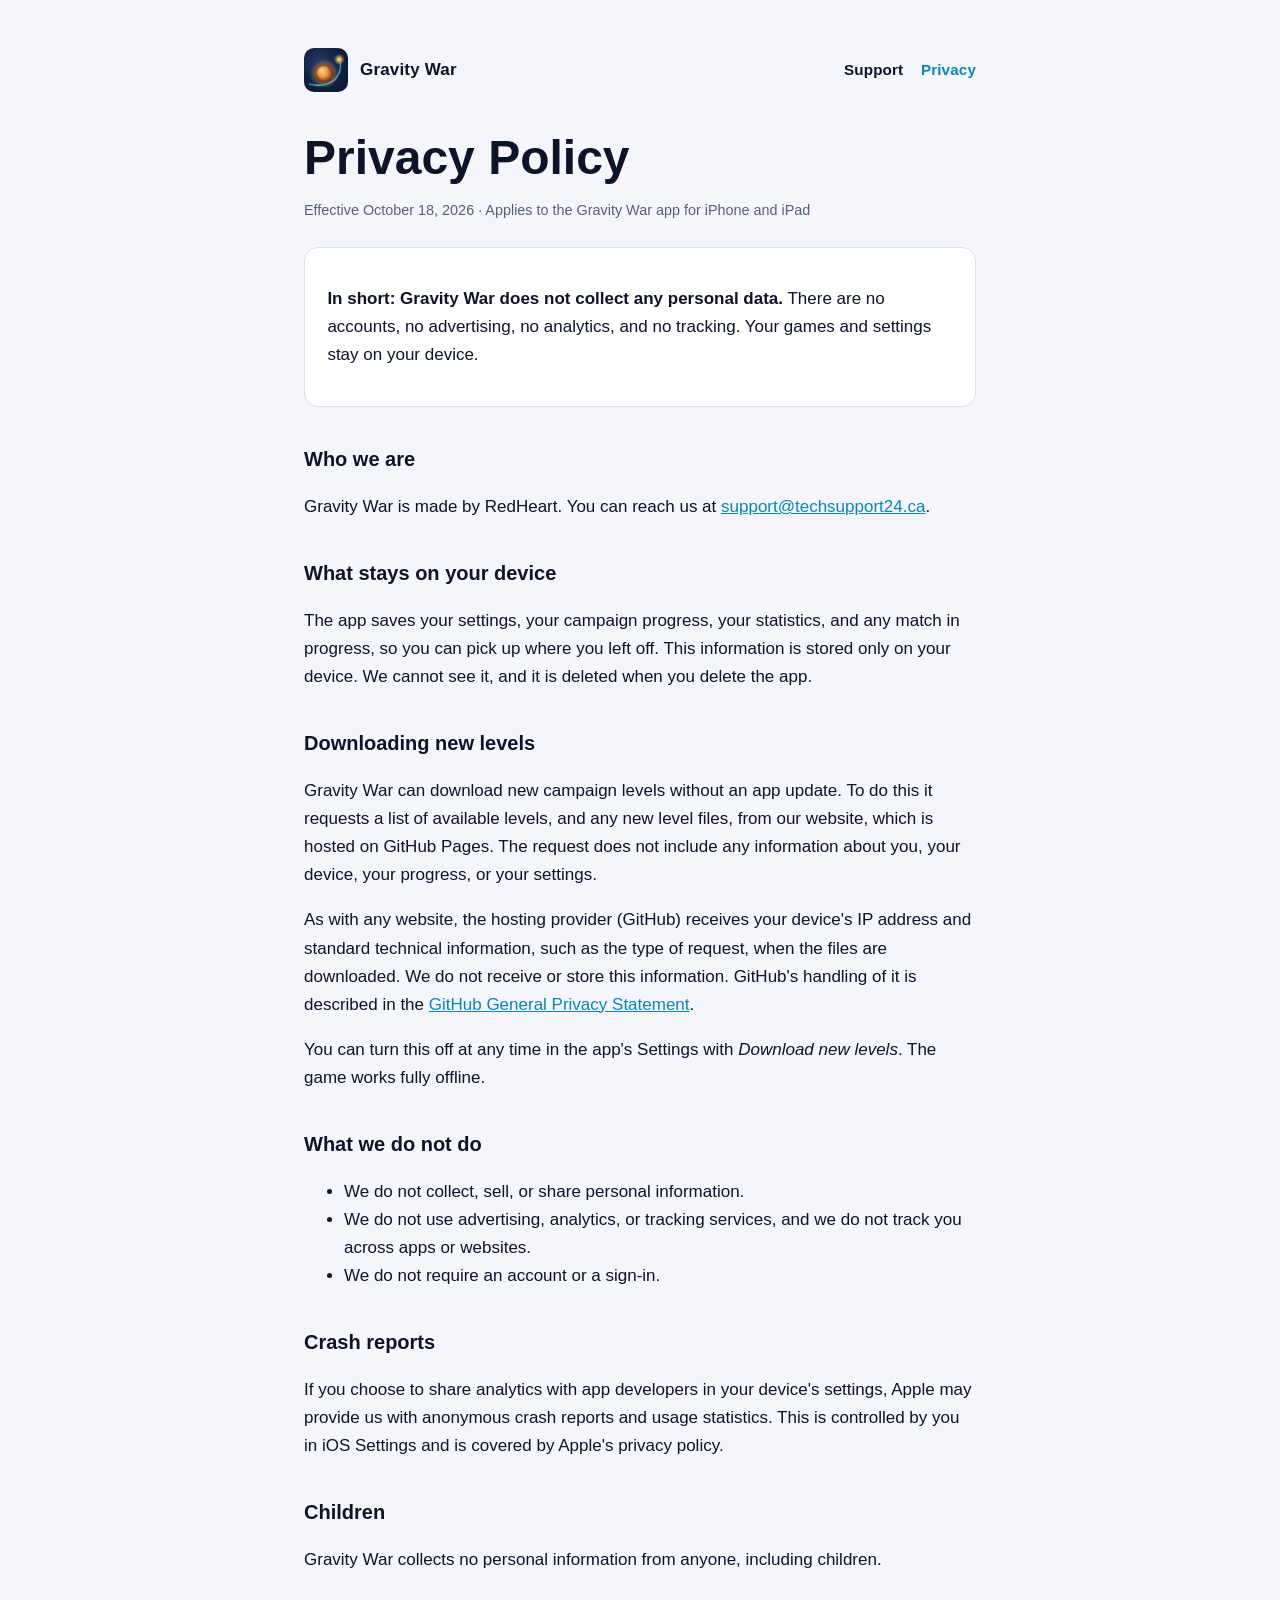
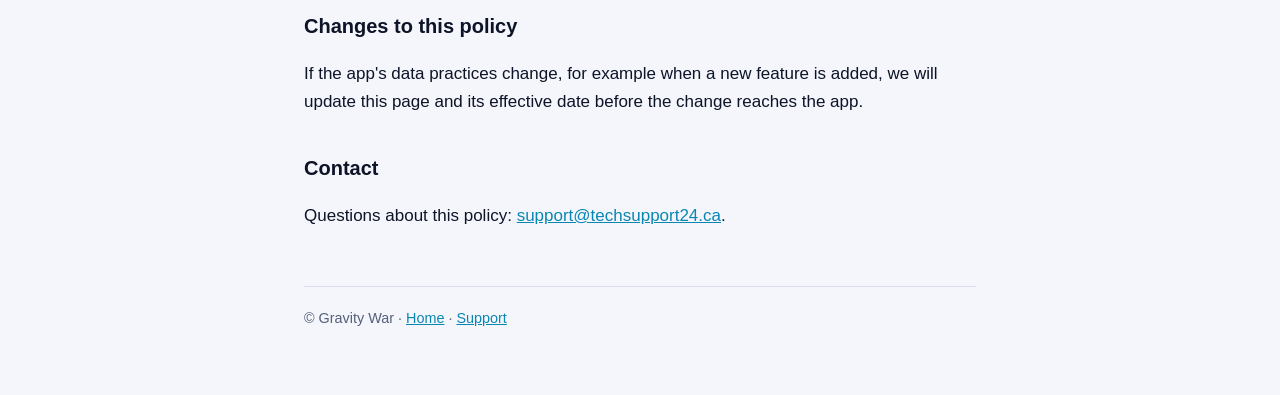
==== privacy/index.html @ 32069bba "Publish site from gravity-war e0412c0" ====
<!doctype html>
<html lang="en">
<head>
  <meta charset="utf-8">
  <meta name="viewport" content="width=device-width, initial-scale=1, viewport-fit=cover">
  <title>Privacy Policy · Gravity War</title>
  <meta name="description" content="How Gravity War handles your data: it collects none.">
  <link rel="icon" href="../icon.png">
  <link rel="stylesheet" href="../style.css">
</head>
<body>
<main>
  <header class="site">
    <img src="../icon.png" alt="">
    <a href="../">Gravity War</a>
    <nav><a href="../support/">Support</a><a href="./" aria-current="page">Privacy</a></nav>
  </header>

  <h1>Privacy Policy</h1>
  <p class="meta">Effective October 18, 2026 · Applies to the Gravity War app for iPhone and iPad</p>

  <div class="card">
    <p><strong>In short: Gravity War does not collect any personal data.</strong> There are no accounts, no advertising, no analytics, and no tracking. Your games and settings stay on your device.</p>
  </div>

  <h2>Who we are</h2>
  <p>Gravity War is made by RedHeart. You can reach us at <a href="mailto:support@techsupport24.ca">support@techsupport24.ca</a>.</p>

  <h2>What stays on your device</h2>
  <p>The app saves your settings, your campaign progress, your statistics, and any match in progress, so you can pick up where you left off. This information is stored only on your device. We cannot see it, and it is deleted when you delete the app.</p>

  <h2>Downloading new levels</h2>
  <p>Gravity War can download new campaign levels without an app update. To do this it requests a list of available levels, and any new level files, from our website, which is hosted on GitHub Pages. The request does not include any information about you, your device, your progress, or your settings.</p>
  <p>As with any website, the hosting provider (GitHub) receives your device's IP address and standard technical information, such as the type of request, when the files are downloaded. We do not receive or store this information. GitHub's handling of it is described in the <a href="https://docs.github.com/en/site-policy/privacy-policies/github-general-privacy-statement">GitHub General Privacy Statement</a>.</p>
  <p>You can turn this off at any time in the app's Settings with <em>Download new levels</em>. The game works fully offline.</p>

  <h2>What we do not do</h2>
  <ul>
    <li>We do not collect, sell, or share personal information.</li>
    <li>We do not use advertising, analytics, or tracking services, and we do not track you across apps or websites.</li>
    <li>We do not require an account or a sign-in.</li>
  </ul>

  <h2>Crash reports</h2>
  <p>If you choose to share analytics with app developers in your device's settings, Apple may provide us with anonymous crash reports and usage statistics. This is controlled by you in iOS Settings and is covered by Apple's privacy policy.</p>

  <h2>Children</h2>
  <p>Gravity War collects no personal information from anyone, including children.</p>

  <h2>Changes to this policy</h2>
  <p>If the app's data practices change, for example when a new feature is added, we will update this page and its effective date before the change reaches the app.</p>

  <h2>Contact</h2>
  <p>Questions about this policy: <a href="mailto:support@techsupport24.ca">support@techsupport24.ca</a>.</p>

  <footer>© Gravity War · <a href="../">Home</a> · <a href="../support/">Support</a></footer>
</main>
</body>
</html>
---- style.css ----
/* Gravity War site: one column, deep-space palette, light and dark. System fonts only, so the
   site loads nothing from third parties. */
:root {
  --bg: #f4f6fb;
  --surface: #ffffff;
  --ink: #0d1428;
  --muted: #55607a;
  --rule: #d9dfeb;
  --accent: #0a86b3;
  --amber: #b86d0a;
  color-scheme: light;
}
@media (prefers-color-scheme: dark) {
  :root {
    --bg: #070b16;
    --surface: #0e1528;
    --ink: #e4eaf7;
    --muted: #9aa5c2;
    --rule: #24304f;
    --accent: #38d6ff;
    --amber: #ffb43a;
    color-scheme: dark;
  }
}
* { box-sizing: border-box; }
html { -webkit-text-size-adjust: 100%; }
body {
  margin: 0;
  background: var(--bg);
  color: var(--ink);
  font: 400 1.0625rem/1.65 -apple-system, BlinkMacSystemFont, "SF Pro Text", "Segoe UI", Roboto, sans-serif;
  padding: 3rem max(1.25rem, env(safe-area-inset-left)) 4rem max(1.25rem, env(safe-area-inset-right));
}
main { max-width: 42rem; margin: 0 auto; }
header.site { display: flex; align-items: center; gap: 0.75rem; margin-bottom: 2.5rem; }
header.site img { width: 44px; height: 44px; border-radius: 10px; }
header.site a { color: var(--ink); text-decoration: none; font-weight: 700; letter-spacing: 0.01em; }
nav { margin-left: auto; display: flex; gap: 1.1rem; font-size: 0.95rem; }
nav a { color: var(--muted); text-decoration: none; }
nav a:hover, nav a[aria-current="page"] { color: var(--accent); }
h1 { font: 800 clamp(2rem, 6vw, 3rem)/1.1 -apple-system, BlinkMacSystemFont, "SF Pro Display", sans-serif; margin: 0 0 0.75rem; text-wrap: balance; }
h2 { font-size: 1.25rem; margin: 2.25rem 0 0.5rem; }
p, li { color: var(--ink); }
.lede { font-size: 1.2rem; color: var(--muted); margin-bottom: 2rem; }
.meta { color: var(--muted); font-size: 0.9rem; }
a { color: var(--accent); }
.card { background: var(--surface); border: 1px solid var(--rule); border-radius: 14px; padding: 1.25rem 1.4rem; margin: 1.5rem 0; }
.hero { width: 100%; max-width: 320px; aspect-ratio: 1; border-radius: 22%; display: block; margin: 0 0 2rem; box-shadow: 0 18px 40px rgba(0, 0, 0, 0.35); }
.badge { display: inline-block; padding: 0.55rem 1rem; border-radius: 999px; background: var(--amber); color: #0d1428; font-weight: 700; }
dt { font-weight: 650; margin-top: 1.1rem; }
dd { margin: 0.25rem 0 0; color: var(--muted); }
footer { margin-top: 3.5rem; padding-top: 1.25rem; border-top: 1px solid var(--rule); color: var(--muted); font-size: 0.9rem; }
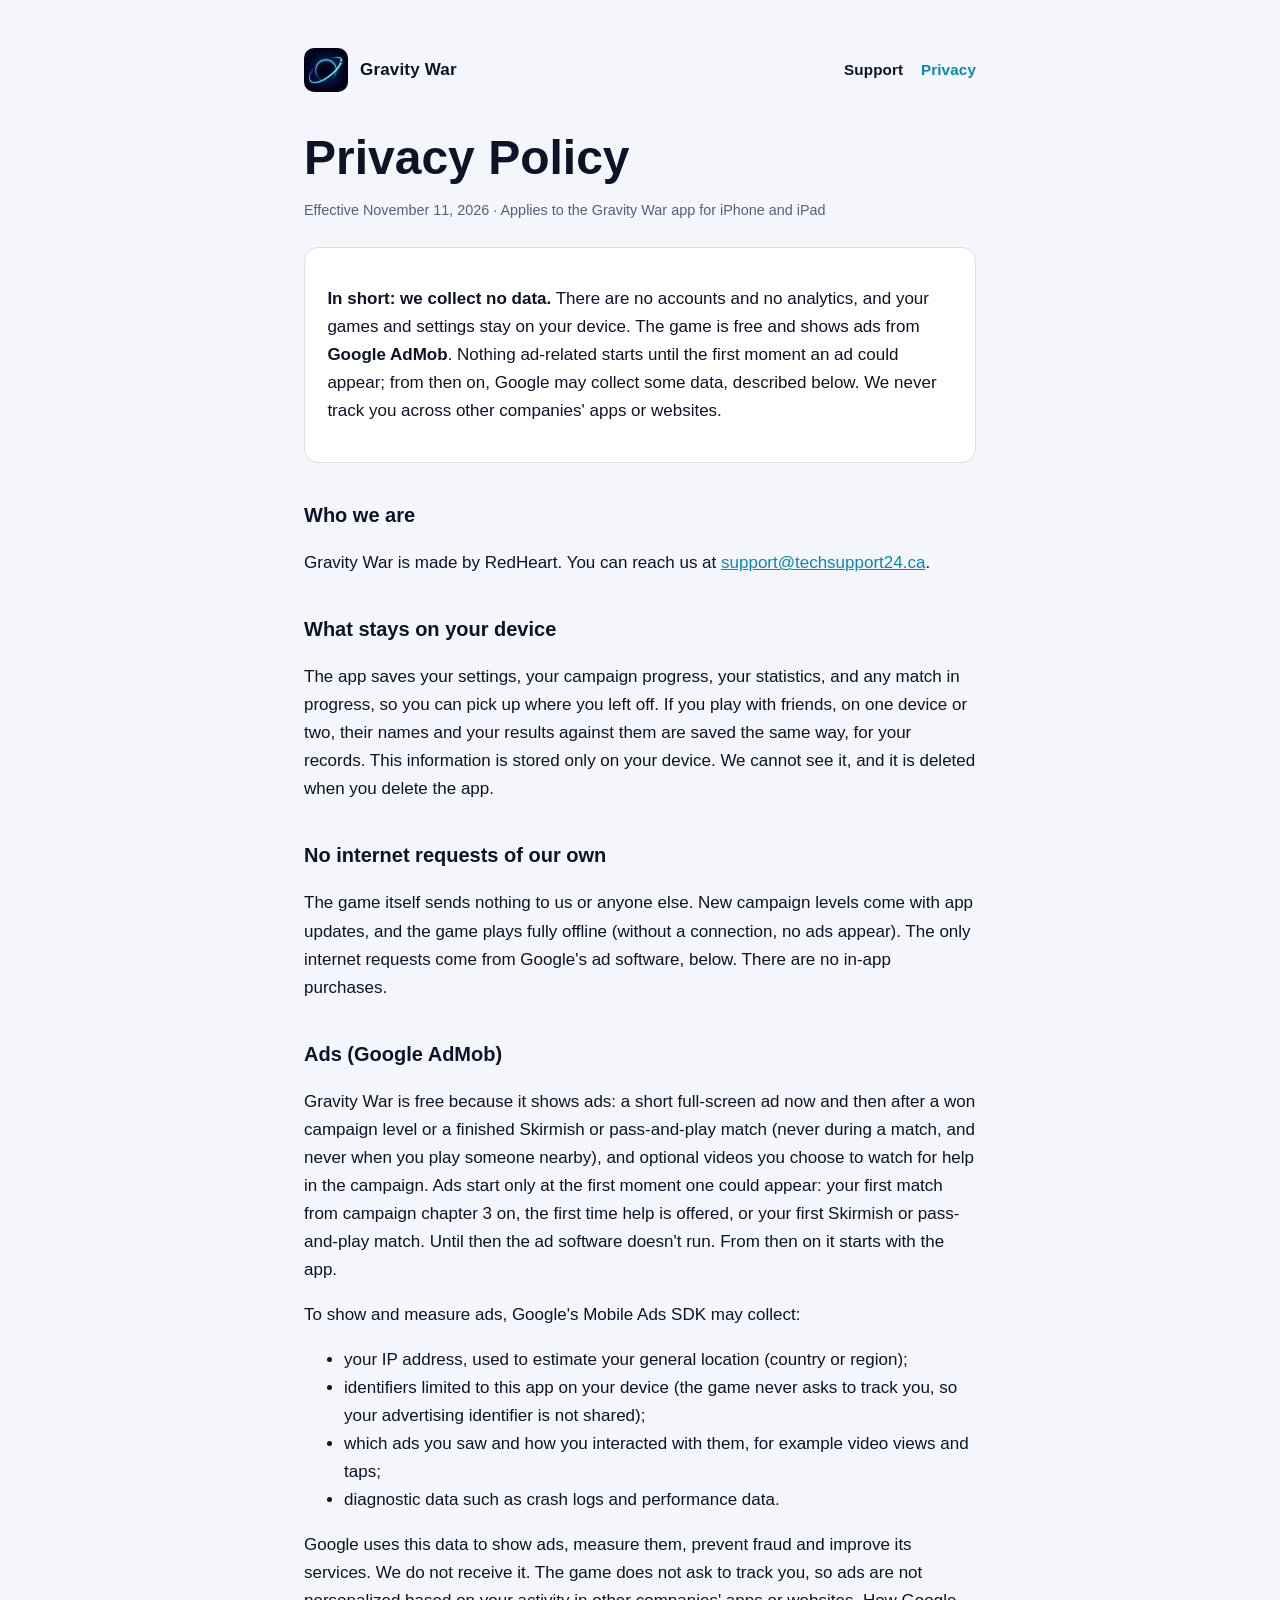
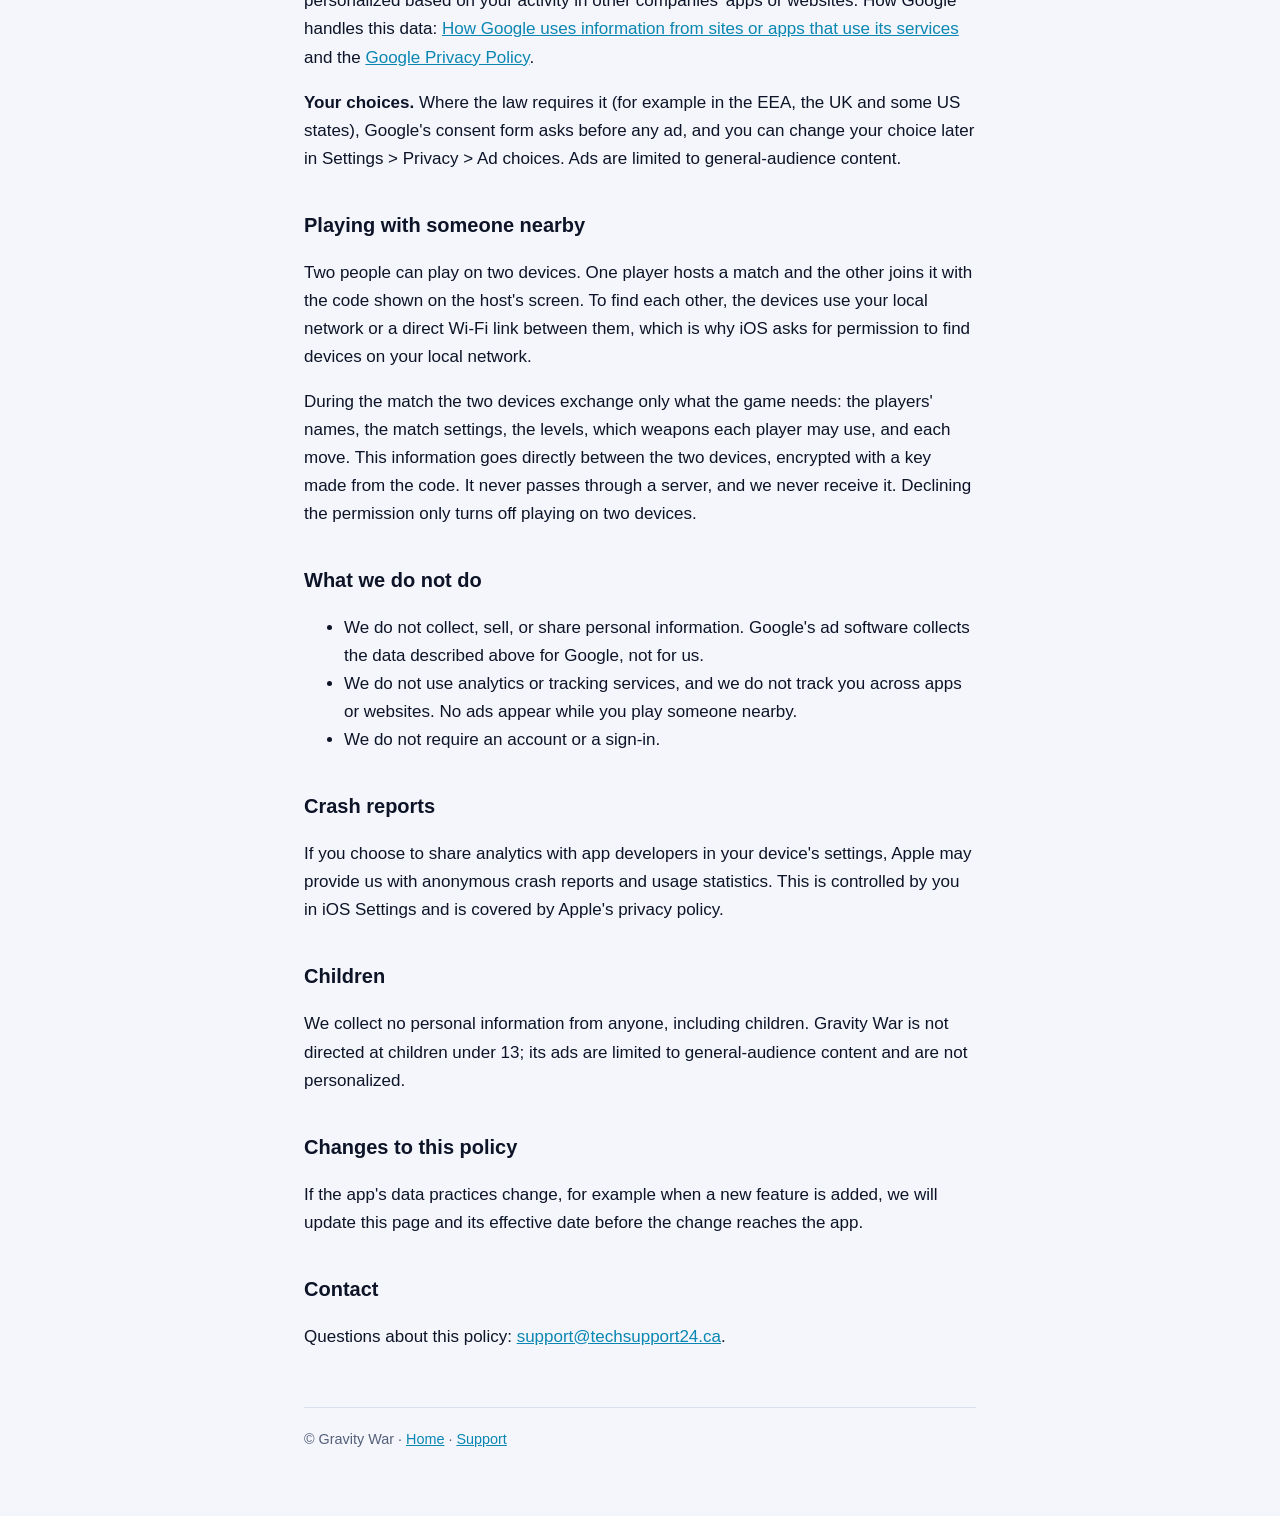
==== commit 9b10971c: "Publish site from gravity-war 17380a7" ====
--- a/privacy/index.html
+++ b/privacy/index.html
@@ -17,27 +17,41 @@
   </header>
 
   <h1>Privacy Policy</h1>
-  <p class="meta">Effective October 18, 2026 · Applies to the Gravity War app for iPhone and iPad</p>
+  <p class="meta">Effective November 11, 2026 · Applies to the Gravity War app for iPhone and iPad</p>
 
   <div class="card">
-    <p><strong>In short: Gravity War does not collect any personal data.</strong> There are no accounts, no advertising, no analytics, and no tracking. Your games and settings stay on your device.</p>
+    <p><strong>In short: we collect no data.</strong> There are no accounts and no analytics, and your games and settings stay on your device. The game is free and shows ads from <strong>Google AdMob</strong>. Nothing ad-related starts until the first moment an ad could appear; from then on, Google may collect some data, described below. We never track you across other companies' apps or websites.</p>
   </div>
 
   <h2>Who we are</h2>
   <p>Gravity War is made by RedHeart. You can reach us at <a href="mailto:support@techsupport24.ca">support@techsupport24.ca</a>.</p>
 
   <h2>What stays on your device</h2>
-  <p>The app saves your settings, your campaign progress, your statistics, and any match in progress, so you can pick up where you left off. This information is stored only on your device. We cannot see it, and it is deleted when you delete the app.</p>
+  <p>The app saves your settings, your campaign progress, your statistics, and any match in progress, so you can pick up where you left off. If you play with friends, on one device or two, their names and your results against them are saved the same way, for your records. This information is stored only on your device. We cannot see it, and it is deleted when you delete the app.</p>
 
-  <h2>Downloading new levels</h2>
-  <p>Gravity War can download new campaign levels without an app update. To do this it requests a list of available levels, and any new level files, from our website, which is hosted on GitHub Pages. The request does not include any information about you, your device, your progress, or your settings.</p>
-  <p>As with any website, the hosting provider (GitHub) receives your device's IP address and standard technical information, such as the type of request, when the files are downloaded. We do not receive or store this information. GitHub's handling of it is described in the <a href="https://docs.github.com/en/site-policy/privacy-policies/github-general-privacy-statement">GitHub General Privacy Statement</a>.</p>
-  <p>You can turn this off at any time in the app's Settings with <em>Download new levels</em>. The game works fully offline.</p>
+  <h2>No internet requests of our own</h2>
+  <p>The game itself sends nothing to us or anyone else. New campaign levels come with app updates, and the game plays fully offline (without a connection, no ads appear). The only internet requests come from Google's ad software, below. There are no in-app purchases.</p>
+
+  <h2>Ads (Google AdMob)</h2>
+  <p>Gravity War is free because it shows ads: a short full-screen ad now and then after a won campaign level or a finished Skirmish or pass-and-play match (never during a match, and never when you play someone nearby), and optional videos you choose to watch for help in the campaign. Ads start only at the first moment one could appear: your first match from campaign chapter 3 on, the first time help is offered, or your first Skirmish or pass-and-play match. Until then the ad software doesn't run. From then on it starts with the app.</p>
+  <p>To show and measure ads, Google's Mobile Ads SDK may collect:</p>
+  <ul>
+    <li>your IP address, used to estimate your general location (country or region);</li>
+    <li>identifiers limited to this app on your device (the game never asks to track you, so your advertising identifier is not shared);</li>
+    <li>which ads you saw and how you interacted with them, for example video views and taps;</li>
+    <li>diagnostic data such as crash logs and performance data.</li>
+  </ul>
+  <p>Google uses this data to show ads, measure them, prevent fraud and improve its services. We do not receive it. The game does not ask to track you, so ads are not personalized based on your activity in other companies' apps or websites. How Google handles this data: <a href="https://policies.google.com/technologies/partner-sites">How Google uses information from sites or apps that use its services</a> and the <a href="https://policies.google.com/privacy">Google Privacy Policy</a>.</p>
+  <p><strong>Your choices.</strong> Where the law requires it (for example in the EEA, the UK and some US states), Google's consent form asks before any ad, and you can change your choice later in Settings &gt; Privacy &gt; Ad choices. Ads are limited to general-audience content.</p>
+
+  <h2>Playing with someone nearby</h2>
+  <p>Two people can play on two devices. One player hosts a match and the other joins it with the code shown on the host's screen. To find each other, the devices use your local network or a direct Wi-Fi link between them, which is why iOS asks for permission to find devices on your local network.</p>
+  <p>During the match the two devices exchange only what the game needs: the players' names, the match settings, the levels, which weapons each player may use, and each move. This information goes directly between the two devices, encrypted with a key made from the code. It never passes through a server, and we never receive it. Declining the permission only turns off playing on two devices.</p>
 
   <h2>What we do not do</h2>
   <ul>
-    <li>We do not collect, sell, or share personal information.</li>
-    <li>We do not use advertising, analytics, or tracking services, and we do not track you across apps or websites.</li>
+    <li>We do not collect, sell, or share personal information. Google's ad software collects the data described above for Google, not for us.</li>
+    <li>We do not use analytics or tracking services, and we do not track you across apps or websites. No ads appear while you play someone nearby.</li>
     <li>We do not require an account or a sign-in.</li>
   </ul>
 
@@ -45,7 +59,7 @@
   <p>If you choose to share analytics with app developers in your device's settings, Apple may provide us with anonymous crash reports and usage statistics. This is controlled by you in iOS Settings and is covered by Apple's privacy policy.</p>
 
   <h2>Children</h2>
-  <p>Gravity War collects no personal information from anyone, including children.</p>
+  <p>We collect no personal information from anyone, including children. Gravity War is not directed at children under 13; its ads are limited to general-audience content and are not personalized.</p>
 
   <h2>Changes to this policy</h2>
   <p>If the app's data practices change, for example when a new feature is added, we will update this page and its effective date before the change reaches the app.</p>
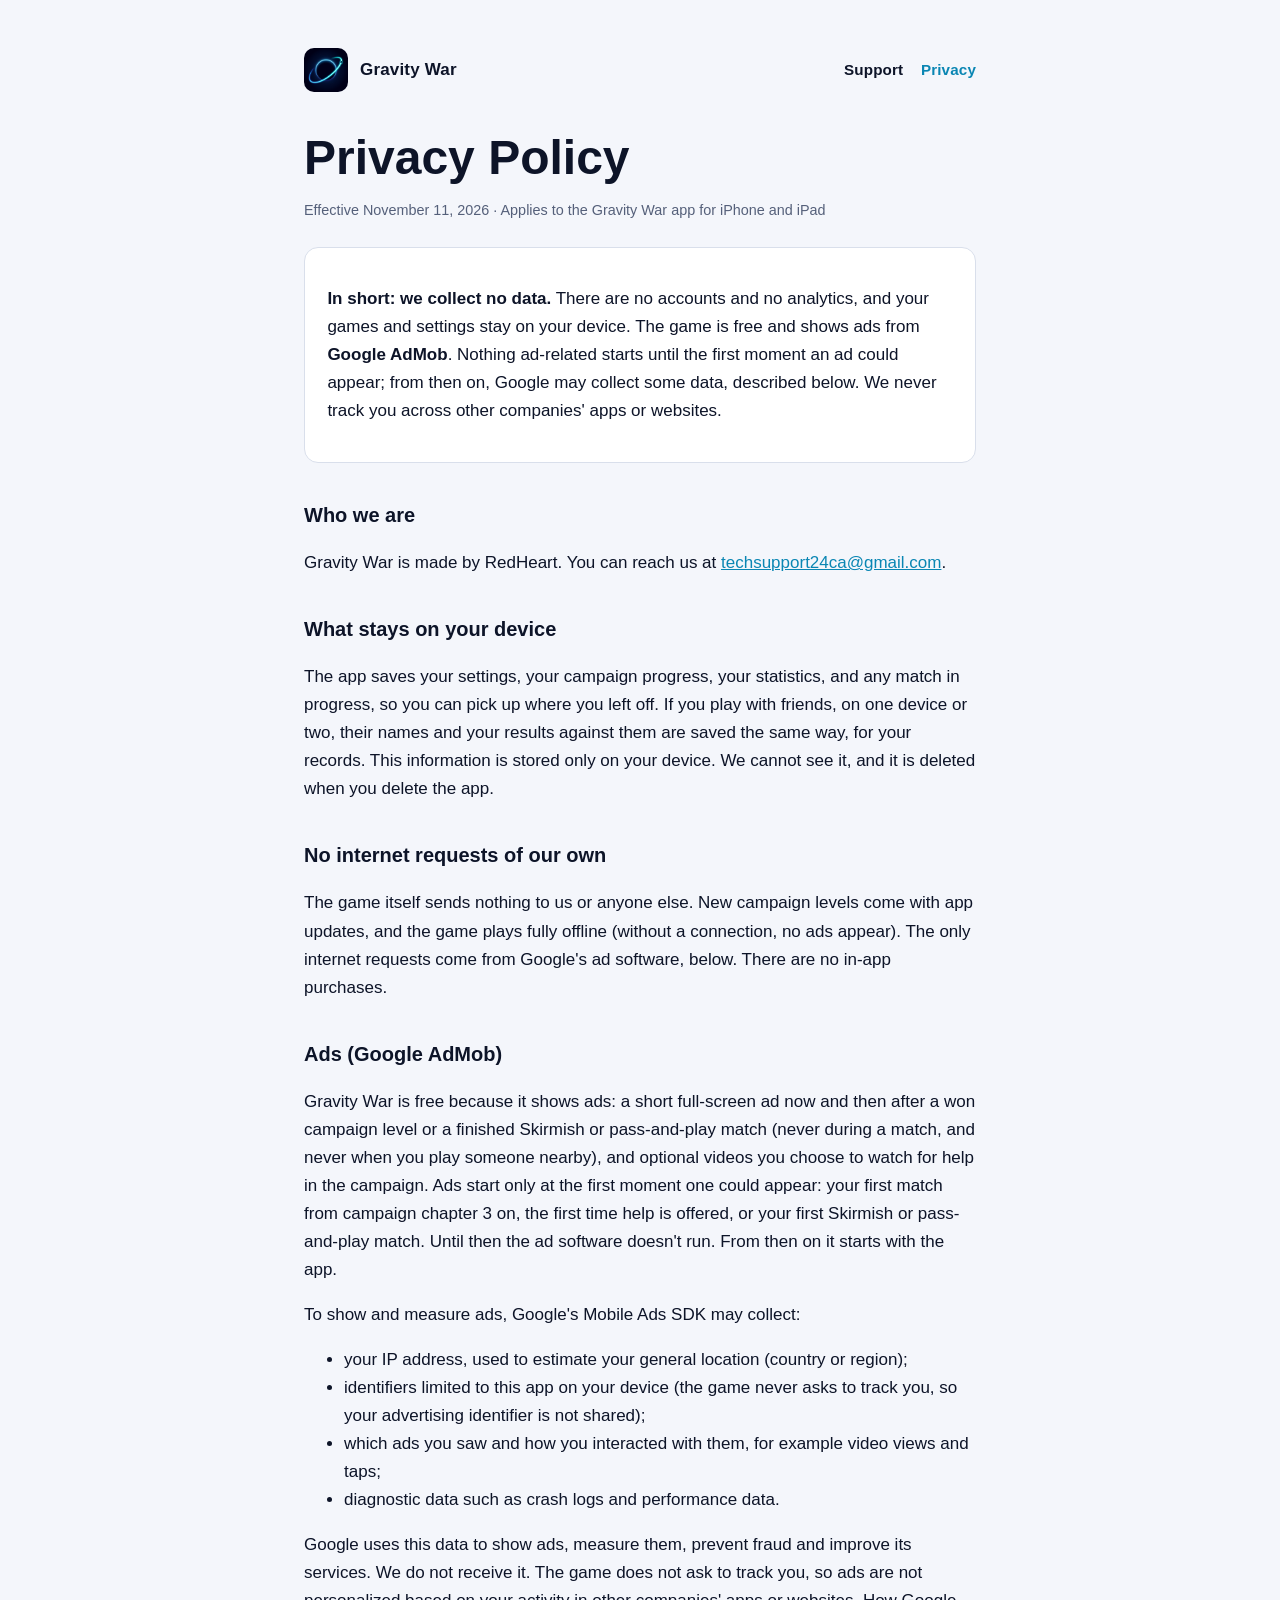
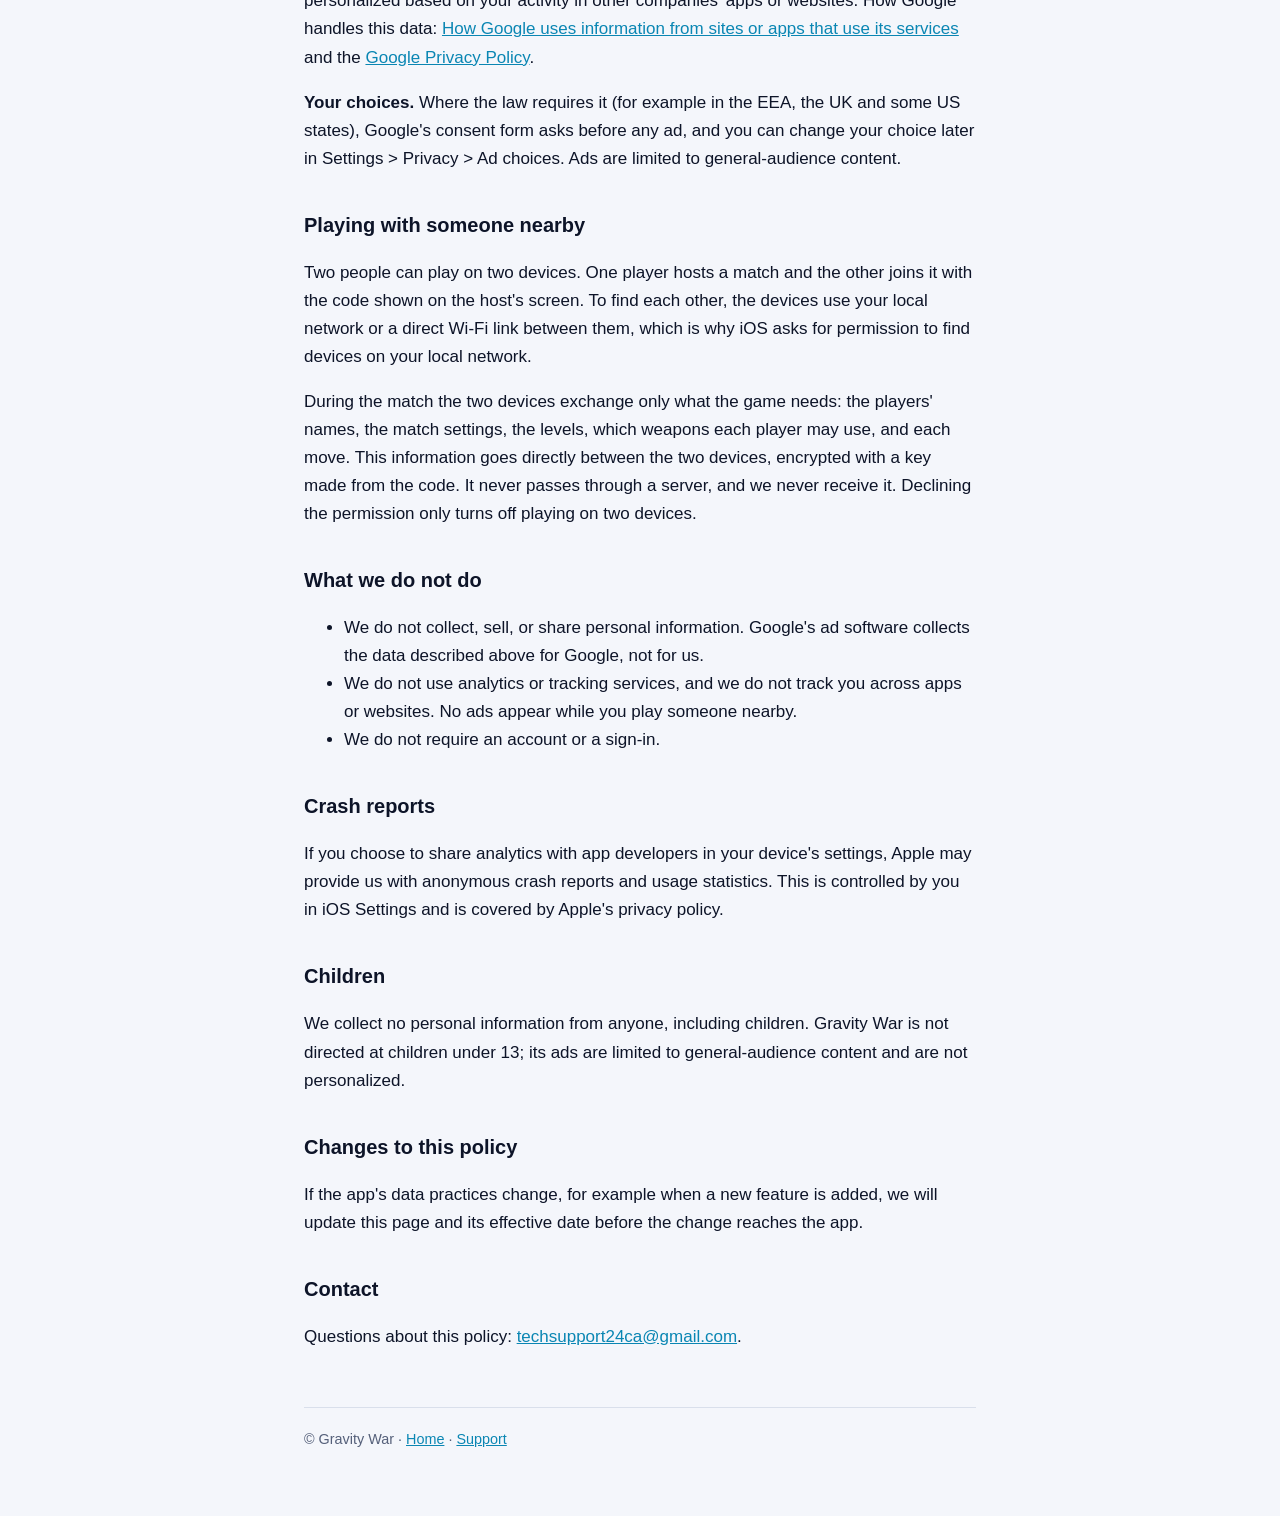
==== commit 2a5c4d4f: "Publish site from gravity-war b3a5f5a" ====
--- a/privacy/index.html
+++ b/privacy/index.html
@@ -24,7 +24,7 @@
   </div>
 
   <h2>Who we are</h2>
-  <p>Gravity War is made by RedHeart. You can reach us at <a href="mailto:support@techsupport24.ca">support@techsupport24.ca</a>.</p>
+  <p>Gravity War is made by RedHeart. You can reach us at <a href="mailto:techsupport24ca@gmail.com">techsupport24ca@gmail.com</a>.</p>
 
   <h2>What stays on your device</h2>
   <p>The app saves your settings, your campaign progress, your statistics, and any match in progress, so you can pick up where you left off. If you play with friends, on one device or two, their names and your results against them are saved the same way, for your records. This information is stored only on your device. We cannot see it, and it is deleted when you delete the app.</p>
@@ -65,7 +65,7 @@
   <p>If the app's data practices change, for example when a new feature is added, we will update this page and its effective date before the change reaches the app.</p>
 
   <h2>Contact</h2>
-  <p>Questions about this policy: <a href="mailto:support@techsupport24.ca">support@techsupport24.ca</a>.</p>
+  <p>Questions about this policy: <a href="mailto:techsupport24ca@gmail.com">techsupport24ca@gmail.com</a>.</p>
 
   <footer>© Gravity War · <a href="../">Home</a> · <a href="../support/">Support</a></footer>
 </main>
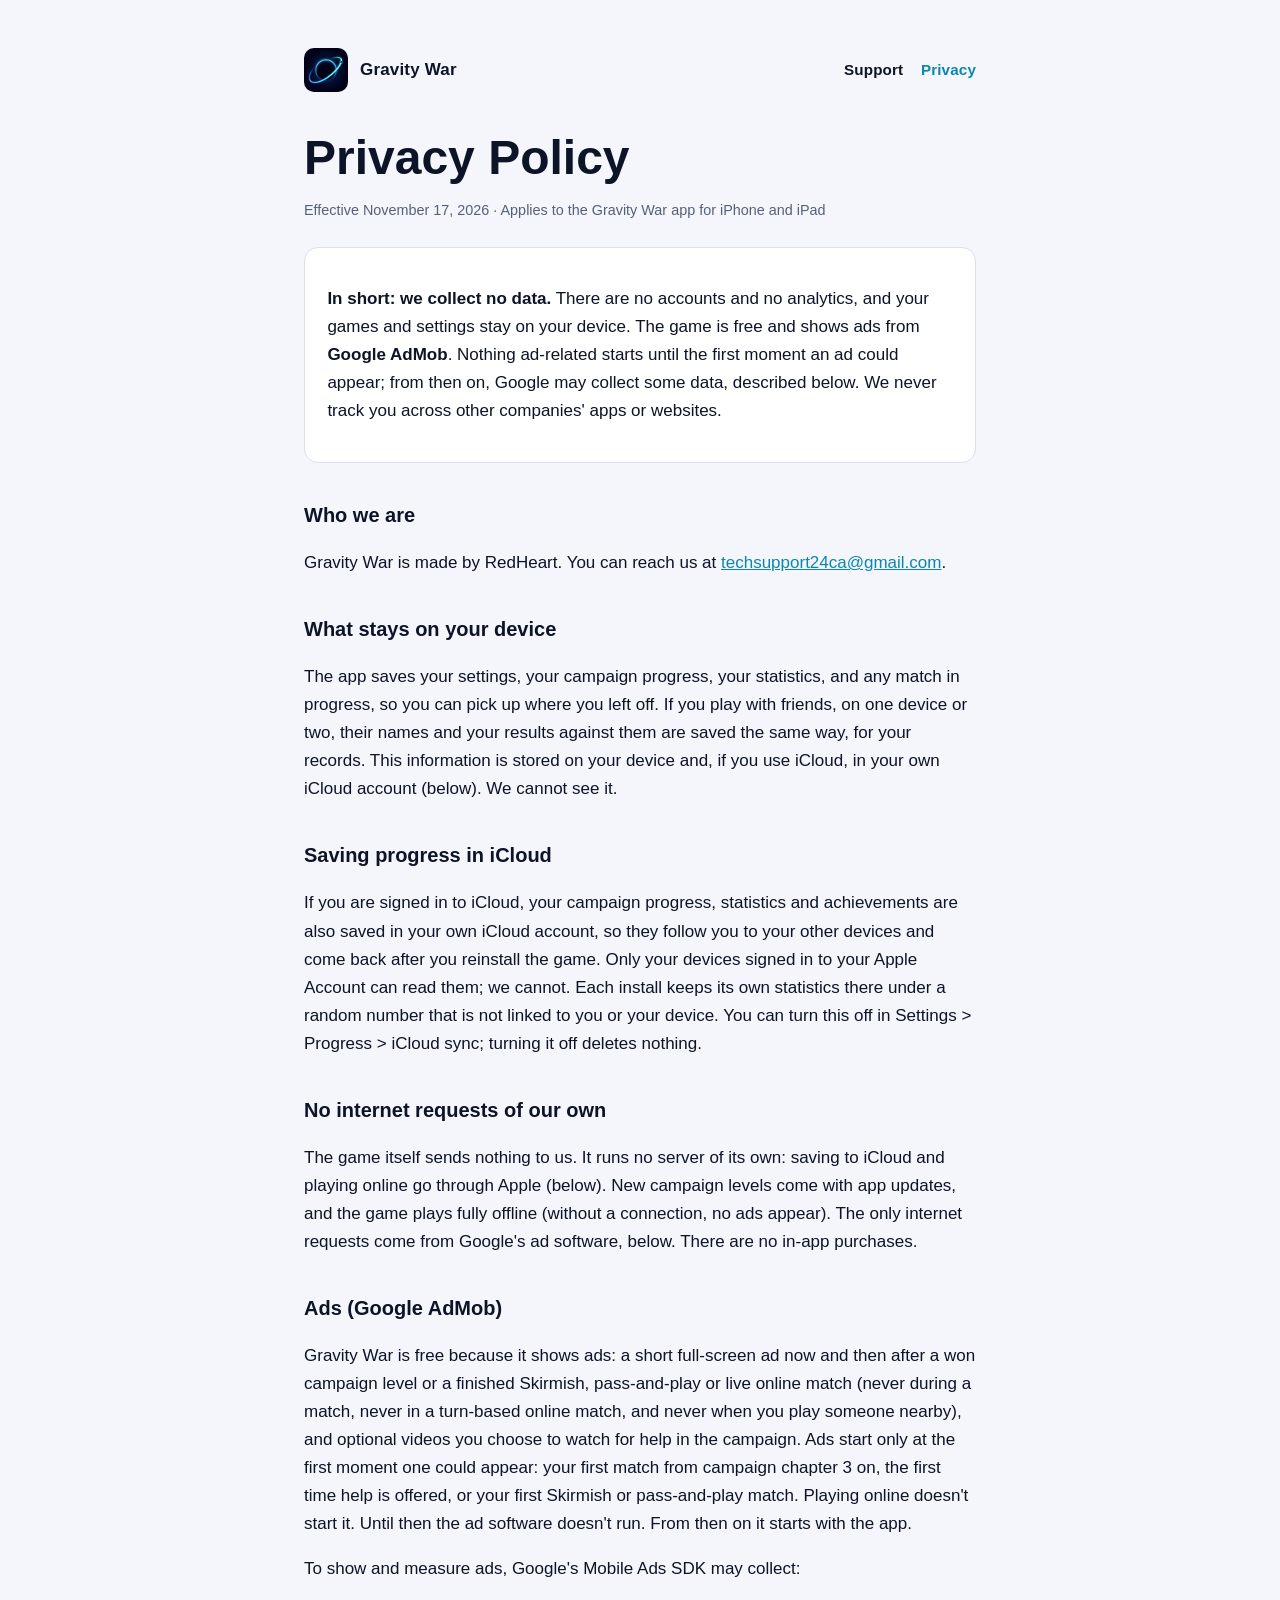
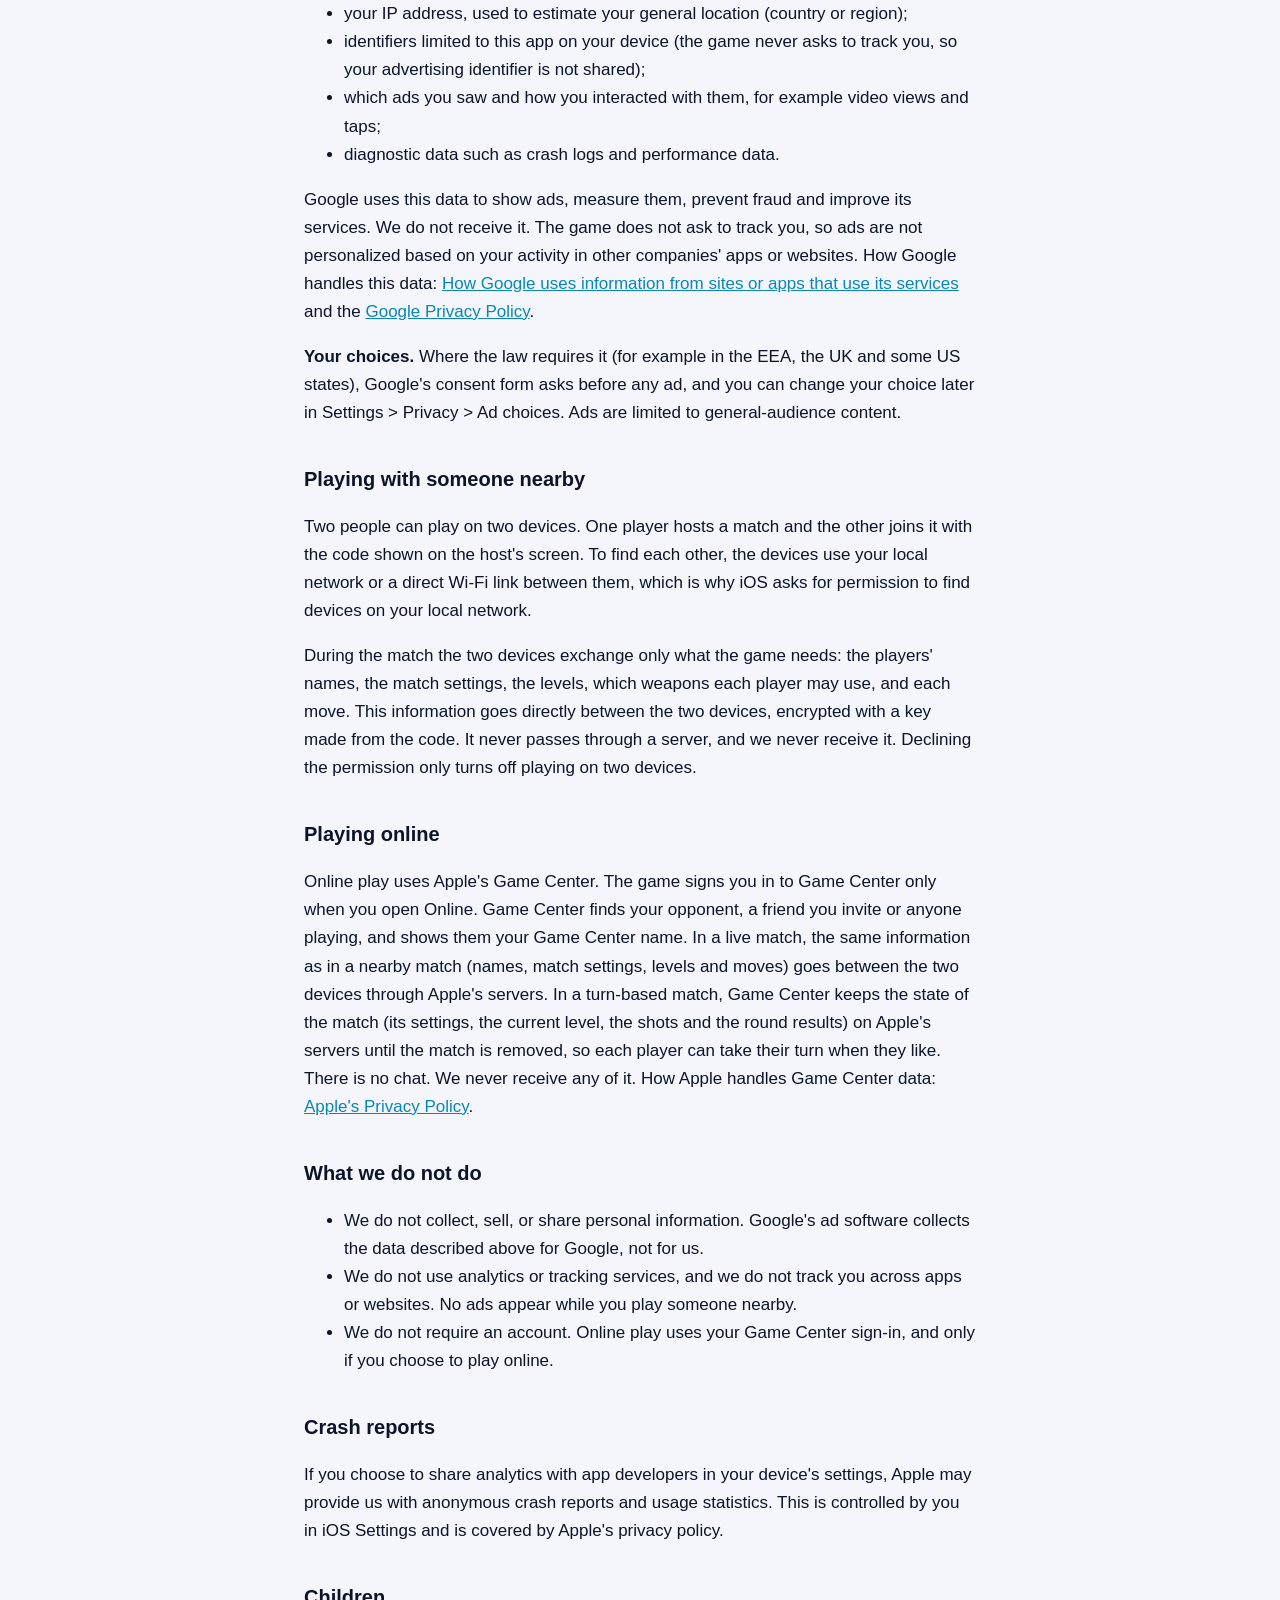
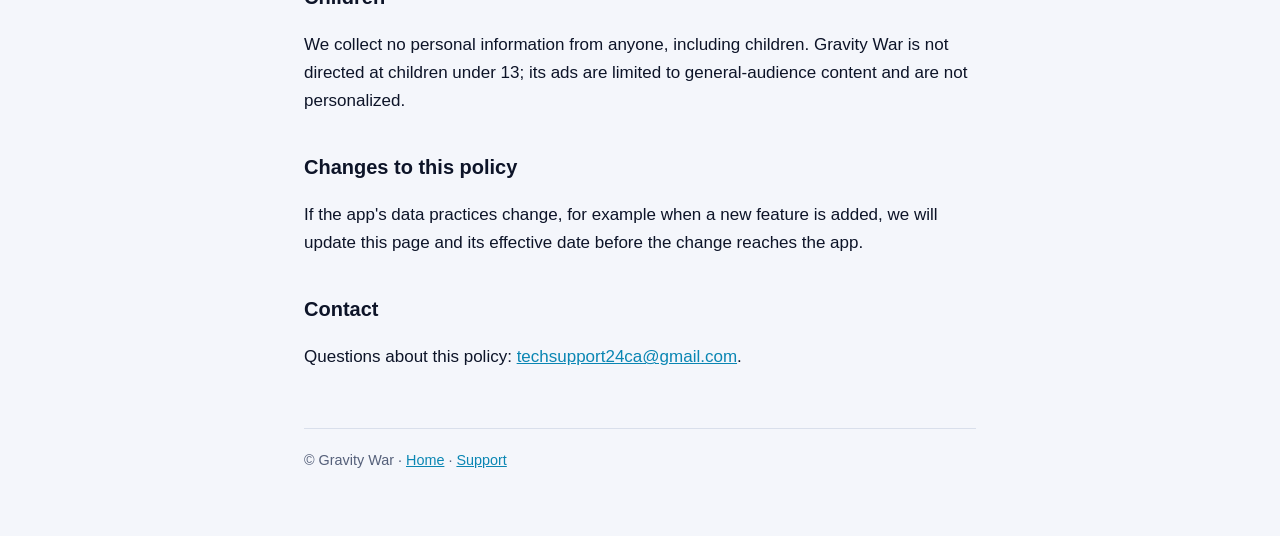
==== commit d10b120c: "Publish site from gravity-war 2615937" ====
--- a/privacy/index.html
+++ b/privacy/index.html
@@ -17,7 +17,7 @@
   </header>
 
   <h1>Privacy Policy</h1>
-  <p class="meta">Effective November 11, 2026 · Applies to the Gravity War app for iPhone and iPad</p>
+  <p class="meta">Effective November 17, 2026 · Applies to the Gravity War app for iPhone and iPad</p>
 
   <div class="card">
     <p><strong>In short: we collect no data.</strong> There are no accounts and no analytics, and your games and settings stay on your device. The game is free and shows ads from <strong>Google AdMob</strong>. Nothing ad-related starts until the first moment an ad could appear; from then on, Google may collect some data, described below. We never track you across other companies' apps or websites.</p>
@@ -27,13 +27,16 @@
   <p>Gravity War is made by RedHeart. You can reach us at <a href="mailto:techsupport24ca@gmail.com">techsupport24ca@gmail.com</a>.</p>
 
   <h2>What stays on your device</h2>
-  <p>The app saves your settings, your campaign progress, your statistics, and any match in progress, so you can pick up where you left off. If you play with friends, on one device or two, their names and your results against them are saved the same way, for your records. This information is stored only on your device. We cannot see it, and it is deleted when you delete the app.</p>
+  <p>The app saves your settings, your campaign progress, your statistics, and any match in progress, so you can pick up where you left off. If you play with friends, on one device or two, their names and your results against them are saved the same way, for your records. This information is stored on your device and, if you use iCloud, in your own iCloud account (below). We cannot see it.</p>
+
+  <h2>Saving progress in iCloud</h2>
+  <p>If you are signed in to iCloud, your campaign progress, statistics and achievements are also saved in your own iCloud account, so they follow you to your other devices and come back after you reinstall the game. Only your devices signed in to your Apple Account can read them; we cannot. Each install keeps its own statistics there under a random number that is not linked to you or your device. You can turn this off in Settings &gt; Progress &gt; iCloud sync; turning it off deletes nothing.</p>
 
   <h2>No internet requests of our own</h2>
-  <p>The game itself sends nothing to us or anyone else. New campaign levels come with app updates, and the game plays fully offline (without a connection, no ads appear). The only internet requests come from Google's ad software, below. There are no in-app purchases.</p>
+  <p>The game itself sends nothing to us. It runs no server of its own: saving to iCloud and playing online go through Apple (below). New campaign levels come with app updates, and the game plays fully offline (without a connection, no ads appear). The only internet requests come from Google's ad software, below. There are no in-app purchases.</p>
 
   <h2>Ads (Google AdMob)</h2>
-  <p>Gravity War is free because it shows ads: a short full-screen ad now and then after a won campaign level or a finished Skirmish or pass-and-play match (never during a match, and never when you play someone nearby), and optional videos you choose to watch for help in the campaign. Ads start only at the first moment one could appear: your first match from campaign chapter 3 on, the first time help is offered, or your first Skirmish or pass-and-play match. Until then the ad software doesn't run. From then on it starts with the app.</p>
+  <p>Gravity War is free because it shows ads: a short full-screen ad now and then after a won campaign level or a finished Skirmish, pass-and-play or live online match (never during a match, never in a turn-based online match, and never when you play someone nearby), and optional videos you choose to watch for help in the campaign. Ads start only at the first moment one could appear: your first match from campaign chapter 3 on, the first time help is offered, or your first Skirmish or pass-and-play match. Playing online doesn't start it. Until then the ad software doesn't run. From then on it starts with the app.</p>
   <p>To show and measure ads, Google's Mobile Ads SDK may collect:</p>
   <ul>
     <li>your IP address, used to estimate your general location (country or region);</li>
@@ -48,11 +51,14 @@
   <p>Two people can play on two devices. One player hosts a match and the other joins it with the code shown on the host's screen. To find each other, the devices use your local network or a direct Wi-Fi link between them, which is why iOS asks for permission to find devices on your local network.</p>
   <p>During the match the two devices exchange only what the game needs: the players' names, the match settings, the levels, which weapons each player may use, and each move. This information goes directly between the two devices, encrypted with a key made from the code. It never passes through a server, and we never receive it. Declining the permission only turns off playing on two devices.</p>
 
+  <h2>Playing online</h2>
+  <p>Online play uses Apple's Game Center. The game signs you in to Game Center only when you open Online. Game Center finds your opponent, a friend you invite or anyone playing, and shows them your Game Center name. In a live match, the same information as in a nearby match (names, match settings, levels and moves) goes between the two devices through Apple's servers. In a turn-based match, Game Center keeps the state of the match (its settings, the current level, the shots and the round results) on Apple's servers until the match is removed, so each player can take their turn when they like. There is no chat. We never receive any of it. How Apple handles Game Center data: <a href="https://www.apple.com/legal/privacy/">Apple's Privacy Policy</a>.</p>
+
   <h2>What we do not do</h2>
   <ul>
     <li>We do not collect, sell, or share personal information. Google's ad software collects the data described above for Google, not for us.</li>
     <li>We do not use analytics or tracking services, and we do not track you across apps or websites. No ads appear while you play someone nearby.</li>
-    <li>We do not require an account or a sign-in.</li>
+    <li>We do not require an account. Online play uses your Game Center sign-in, and only if you choose to play online.</li>
   </ul>
 
   <h2>Crash reports</h2>
--- a/style.css
+++ b/style.css
@@ -46,7 +46,7 @@
 a { color: var(--accent); }
 .card { background: var(--surface); border: 1px solid var(--rule); border-radius: 14px; padding: 1.25rem 1.4rem; margin: 1.5rem 0; }
 .hero { width: 100%; max-width: 320px; aspect-ratio: 1; border-radius: 22%; display: block; margin: 0 0 2rem; box-shadow: 0 18px 40px rgba(0, 0, 0, 0.35); }
-.badge { display: inline-block; padding: 0.55rem 1rem; border-radius: 999px; background: var(--amber); color: #0d1428; font-weight: 700; }
+.badge { display: inline-block; text-decoration: none; padding: 0.55rem 1rem; border-radius: 999px; background: var(--amber); color: #0d1428; font-weight: 700; }
 dt { font-weight: 650; margin-top: 1.1rem; }
 dd { margin: 0.25rem 0 0; color: var(--muted); }
 footer { margin-top: 3.5rem; padding-top: 1.25rem; border-top: 1px solid var(--rule); color: var(--muted); font-size: 0.9rem; }
